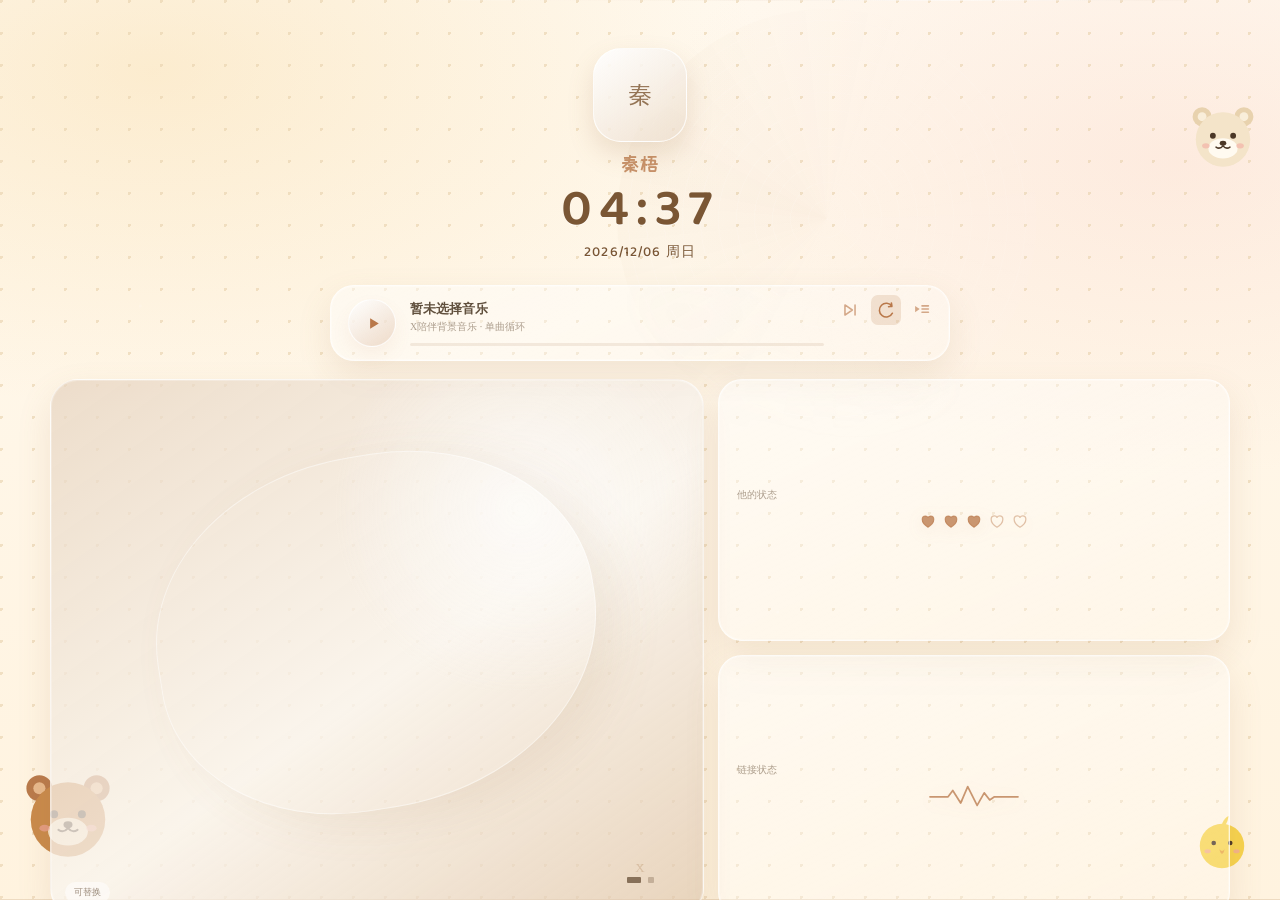
==== index.html @ df642e96 "fix: 访客数据就绪后自动进入 X世界，不再卡在加载页" ====
<!doctype html>
<html lang="zh-CN">
  <head>
    <meta charset="utf-8" />
    <meta name="shex-static-version" content="20261030-001746-x103-front-20" />
    <meta name="shex-character-ai-stream-url" content="" />
    <meta name="viewport" content="width=device-width, initial-scale=1, maximum-scale=1, user-scalable=no, viewport-fit=cover" />
    <meta http-equiv="Cache-Control" content="no-cache, no-store, must-revalidate" />
    <meta http-equiv="Pragma" content="no-cache" />
    <meta http-equiv="Expires" content="0" />
    <title>SHE.X | 小舌工作室</title>
    <meta name="description" content="SHE.X X世界：与你的梦角聊天、来信、陪伴、梦占、约会。" />
    <meta property="og:title" content="SHE.X | 小舌工作室" />
    <meta property="og:description" content="打开即进入 X世界，让想念有回音，让回应有来处。" />
    <meta property="og:type" content="website" />
    <meta property="og:image" content="./images/shex_home_scene.jpg" />
    <meta name="theme-color" content="#b9784a" />
    <script src="./cloudbase-challenge-frame.js?v=20261030-001746-x103-front-20"></script>
    <script src="./local-demo-bootstrap.js?v=20261109-guest-fix-1"></script>
    <script src="./legacy-compat.js?v=20261109-bear-4"></script>
    <link rel="preconnect" href="https://fonts.googleapis.com" />
    <link href="https://fonts.googleapis.com/css2?family=Baloo+2:wght@500;600;700&family=ZCOOL+KuaiLe&display=swap" rel="stylesheet" />
    
    <script src="./qrcode.min.js?v=20261030-001746-x103-front-20"></script>
<link rel="stylesheet" href="style.css?v=20261109-bear-2">
    <link rel="stylesheet" href="image-cropper.css?v=20261109-bear-1">
    <link rel="stylesheet" href="./x-world/status/status.css?v=20261109-bear-1">
    <link rel="stylesheet" href="./x-world/divination/divination.css?v=20261109-bear-1">
    <link rel="stylesheet" href="./x-world/dating/dating.css?v=20261109-bear-1">
    <link rel="stylesheet" href="./x-world/character-profile/character-profile-editor.css?v=20261109-bear-1">
    <link rel="stylesheet" href="./x-world/character-registry/creator-workbench.css?v=20261109-bear-1">
<link rel="stylesheet" href="./x-world/simulator-creator/world-import-panel.css?v=20261109-bear-1">
<link rel="stylesheet" href="./x-world/simulator-creator/simulator-creator-workbench.css?v=20261109-bear-1">
    <link rel="stylesheet" href="./x-world/character-registry/character-gallery.css?v=20261109-bear-1">
    <link rel="stylesheet" href="./x-world/world-run/world-run.css?v=20261109-bear-1">
    <link rel="stylesheet" href="./x-world/character-registry/publication-preview.css?v=20261109-bear-1">
    <link rel="stylesheet" href="./x-world/calendar/calendar.css?v=20261109-bear-1">
  <link rel="stylesheet" href="./x-world/energy/energy.css?v=20261109-bear-1">
  <link rel="stylesheet" href="./x-world/beautify-templates/template-library.css?v=20261109-bear-1">
  <link rel="stylesheet" href="./x-world/energy/reward-panel.css?v=20261109-bear-1">
  <link rel="stylesheet" href="./x-world/energy/reward-submit-panel.css?v=20261109-bear-1">
    <link rel="stylesheet" href="./x-world/x-letters/x-letter.css?v=20261109-bear-1">
  <link rel="stylesheet" href="./x-world/custom-app/custom-app.css?v=20261109-bear-1">
  <link rel="stylesheet" href="./x-world/moments/moments.css?v=20261109-bear-1">
  <link rel="stylesheet" href="./x-world/pet/pet.css?v=20261109-bear-1">
<link rel="stylesheet" href="./x-world/pet/pet-room-chat.css?v=20261109-bear-1">
</head>
  <body>
    <!-- X103：静态开机加载页。HTML 一解析就显示并开始动画，挡住旧的静态页面；JS 接管同一个节点（不重建、不重启动画），数据就绪后淡出。 -->
    <div id="xRestoreWaitingNotice" class="x-restore-waiting" data-boot="1" role="status" aria-live="polite"><canvas class="x-scene" aria-hidden="true"></canvas><div class="x-scene__logo" aria-hidden="true">SHEX</div><div class="x-scene__status">正在链接专属于你的世界</div></div>
    <script>(function(){
var root=document.getElementById('xRestoreWaitingNotice');
try{var s=localStorage.getItem('shex_auth_session_v1');if(!s||s==='null'){if(root)root.remove();root=null;}}catch(e){}
/* X103 加载动画：星点 + 蜿蜒路径 + 发光方块前进。只画在本节点的 canvas 上；节点移除后循环自动结束。 */
window.SHEXLoadingScene=function(el){
  if(!el||el.__xScene)return;var canvas=el.querySelector('canvas.x-scene');if(!canvas||!canvas.getContext)return;
  el.__xScene=1;var ctx=canvas.getContext('2d');var width=0,height=0,stars=[];
  var seed=103;var rnd=function(){return (seed=(seed*1664525+1013904223)>>>0)/4294967296;};
  for(var i=0;i<48;i++)stars.push({x:rnd(),y:rnd(),r:.45+rnd()*.85,a:.08+rnd()*.23});
  function resize(){width=window.innerWidth;height=window.innerHeight;var sc=Math.min(window.devicePixelRatio||1,2);canvas.width=Math.round(width*sc);canvas.height=Math.round(height*sc);ctx.setTransform(sc,0,0,sc,0,0);}
  function onResize(){if(!canvas.isConnected){window.removeEventListener('resize',onResize);return;}resize();}
  window.addEventListener('resize',onResize,{passive:true});resize();
  function pathX(y,t){var d=y/height;var amp=Math.min(width*.17,128)*(.24+.76*d);return width/2+Math.sin(d*5.5-t*.00018+1.25)*amp;}
  function drawStars(){for(var i=0;i<stars.length;i++){var st=stars[i];ctx.beginPath();ctx.arc(st.x*width,st.y*height,st.r,0,Math.PI*2);ctx.fillStyle='rgba(255,240,214,'+st.a+')';ctx.fill();}}
  function tracePath(t){ctx.beginPath();var top=height*.15,bot=height*.91,first=true;for(var y=bot;y>=top;y-=5){var x=pathX(y,t);if(first){ctx.moveTo(x,y);first=false;}else ctx.lineTo(x,y);}
    var g=ctx.createLinearGradient(0,top,0,bot);g.addColorStop(0,'rgba(224,187,140,.02)');g.addColorStop(.5,'rgba(224,187,140,.19)');g.addColorStop(1,'rgba(224,187,140,.08)');
    ctx.strokeStyle=g;ctx.lineWidth=6;ctx.stroke();ctx.lineWidth=1.4;ctx.strokeStyle='rgba(240,214,174,.28)';ctx.stroke();}
  function drawSquare(t){var phase=(t%4200)/4200;var travel=Math.max(0,Math.min(1,(phase-.08)/.78));var e=1-Math.pow(1-travel,2);
    var y=height*(.78-.55*e),x=pathX(y,t),h=13-7*e;var alpha=Math.max(0,Math.min(Math.min(1,travel/.09),Math.min(1,(1-travel)/.11)));if(alpha<=0)return;
    var tail=Math.min(height*.13,82),g=ctx.createLinearGradient(0,y,0,y+tail);g.addColorStop(0,'rgba(240,214,174,'+(.26*alpha)+')');g.addColorStop(1,'rgba(240,214,174,0)');
    ctx.beginPath();var first=true;for(var ty=y;ty<=Math.min(y+tail,height*.9);ty+=5){var tx=pathX(ty,t);if(first){ctx.moveTo(tx,ty);first=false;}else ctx.lineTo(tx,ty);}
    ctx.strokeStyle=g;ctx.lineWidth=2;ctx.stroke();
    ctx.save();ctx.globalAlpha=alpha;ctx.translate(x,y);ctx.shadowColor='rgba(224,187,140,.48)';ctx.shadowBlur=15;ctx.fillStyle='#fff3df';ctx.beginPath();
    if(ctx.roundRect)ctx.roundRect(-h,-h,h*2,h*2,Math.max(2,h*.3));else ctx.rect(-h,-h,h*2,h*2);ctx.fill();ctx.restore();}
  function render(t){if(!canvas.isConnected){window.removeEventListener('resize',onResize);return;}
    ctx.clearRect(0,0,width,height);drawStars();tracePath(t);drawSquare(t);requestAnimationFrame(render);}
  requestAnimationFrame(render);
};
if(root)window.SHEXLoadingScene(root);
})();</script>
    <div class="cursor-glow" id="cursorGlow" aria-hidden="true"></div>
    <main class="site" id="site">
      <section class="mosaic" id="studio"><div class="panel dark" id="certification"><h2>认证学员查询</h2><div class="eyebrow">认证档案目录</div><button class="cert-all-button" id="certAllBtn" type="button">查看全部学员</button><div class="cert-wrap"><div class="searchbox"><h3>验证学员身份</h3><p class="sub">请输入昵称 / 学员ID / 课程 / 标签</p><div class="searchline"><input id="certInput" placeholder="输入昵称 / 学员ID / 课程 / 标签" /><button id="certBtn">查询</button></div></div><div class="certificate" id="certCard"><h3>正在读取学员档案</h3><p class="cert-source-note">正在从 CloudBase 的 shex_students 集合读取公开学员数据。</p></div></div></div><div class="panel light" id="assistant"><h2>小舌助手</h2><div class="eyebrow">工作室问答档案</div><p class="sub">关于课程、报名、学习路径、联系方式等，我会先从本地问答档案中回答你。</p><div class="assistant-shell collapsed" id="assistantShell"><div class="assistant-compact"><div><strong>小舌问答</strong><span>课程、报名、学习路径和联系方式，点开后再细看。</span></div><button class="assistant-toggle" id="assistantToggle" type="button">展开问答</button></div><div class="assistant-grid"><aside class="assistant-side"><h3>常见问题</h3><p>点击问题即可快速获得答案，减少输入错误，也更快找到适合你的课程路径。</p><div class="questions" id="faqButtons"></div></aside><div class="assistant-chat"><div class="chat-head"><div><h3>小舌</h3><small>本地 FAQ 智能匹配</small></div><small>Dushe_tarot</small></div><div class="chat-log" id="chatLog"><div class="bubble assistant">你好，我是小舌。你可以点击左侧常见问题，也可以直接输入想了解的课程、报名或咨询问题。<br /><a href="#academy">查看课程详情</a></div></div><div class="assistant-form"><form id="assistantForm"><input id="assistantInput" placeholder="输入你的问题，例如：商业课适合我吗？" /><button type="submit" aria-label="发送问题">↗</button></form></div></div></div></div></div></section>
      
      <section class="section transmission" id="transmission"><div class="transmission-wrap"><h2>X链接</h2><div class="eyebrow">X Link</div><p class="sub">链接发生时 爱便有了回应</p><div class="x-identity" id="xIdentityPanel"><form class="ix-form" id="xIdentityForm"><h3>设置连接署名</h3><p class="sub">只用于回信和传讯里的称呼与署名，不会提前设定 TA 的性格或答案。</p><label>TA 的名字 / 昵称<input id="xTaName" placeholder="想让 TA 以什么名字出现？" /></label><label>你的名字 / 代号<input id="xUserCode" placeholder="TA 会怎么称呼你？" /></label><div class="ix-avatar-grid"><label class="ix-avatar-field">TA 的头像<input id="xTaAvatar" type="file" accept="image/*" /><small>不选择就使用默认光球头像。</small></label><label class="ix-avatar-field">你的头像<input id="xUserAvatar" type="file" accept="image/*" /><small>不选择就使用默认光球头像。</small></label></div><button class="message-primary" type="submit">保存并进入 X链接</button></form></div><div class="x-link-home" id="xLinkHome"><div class="transmission-grid x-entry-grid">
  <article class="message-card x-entry-card x-message-card"><button class="x-entry-tile" id="showMessage" type="button"><span class="x-entry-icon" aria-hidden="true"><svg viewBox="0 0 24 24" fill="none" stroke="currentColor" stroke-width="1.7" stroke-linecap="round" stroke-linejoin="round"><path d="M21 11.5a8.38 8.38 0 0 1-.9 3.8 8.5 8.5 0 0 1-7.6 4.7 8.38 8.38 0 0 1-3.8-.9L3 21l1.9-5.7a8.38 8.38 0 0 1-.9-3.8 8.5 8.5 0 0 1 4.7-7.6 8.38 8.38 0 0 1 3.8-.9h.5a8.48 8.48 0 0 1 8 8v.5z"/></svg></span><span class="x-entry-label">X传讯</span></button></article>
  <article class="message-card x-entry-card x-world-card"><button class="x-entry-tile" id="showXWorld" type="button"><span class="x-entry-icon" aria-hidden="true"><svg viewBox="0 0 24 24" fill="none" stroke="currentColor" stroke-width="1.7" stroke-linecap="round" stroke-linejoin="round"><path d="M21 12.79A9 9 0 1 1 11.21 3 7 7 0 0 0 21 12.79z"/></svg></span><span class="x-entry-label">X世界</span></button></article>
</div></div></div><div class="x-panel" id="xWorldHome"><button class="x-subpage-back" type="button" data-x-home-back aria-label="返回 X链接">‹</button><div class="x-world-shell"><div class="x-world-current-dream" id="xWorldCurrentDream"></div><button class="message-ghost x-edit-name" id="xEditIdentity" type="button">修改信息</button><div class="x-world-status" id="xWorldStatus"></div><div class="transmission-grid x-world-grid"><article class="message-card x-entry-card x-letter-card"><button class="x-entry-tile" id="showLetter" type="button"><span class="x-entry-icon" aria-hidden="true"><svg viewBox="0 0 24 24" fill="none" stroke="currentColor" stroke-width="1.7" stroke-linecap="round" stroke-linejoin="round"><path d="M4 4h16c1.1 0 2 .9 2 2v12c0 1.1-.9 2-2 2H4c-1.1 0-2-.9-2-2V6c0-1.1.9-2 2-2z"/><polyline points="22,6 12,13 2,6"/></svg></span><span class="x-entry-label">X来信</span></button></article><article class="message-card x-entry-card x-reply-card"><button class="x-entry-tile" id="showSReply" type="button"><span class="x-entry-icon" aria-hidden="true"><svg viewBox="0 0 24 24" fill="none" stroke="currentColor" stroke-width="1.7" stroke-linecap="round" stroke-linejoin="round"><path d="M12 20h9"/><path d="M16.5 3.5a2.12 2.12 0 0 1 3 3L7 19l-4 1 1-4z"/></svg></span><span class="x-entry-label">X回信</span></button></article><article class="message-card x-entry-card x-companion-card"><button class="x-entry-tile" id="showCompanion" type="button"><span class="x-entry-icon" aria-hidden="true"><svg viewBox="0 0 24 24" fill="none" stroke="currentColor" stroke-width="1.7" stroke-linecap="round" stroke-linejoin="round"><path d="M20.8 4.6a5.5 5.5 0 0 0-7.8 0L12 5.6l-1-1a5.5 5.5 0 0 0-7.8 7.8l1 1L12 21l7.8-7.8 1-1a5.5 5.5 0 0 0 0-7.8z"/></svg></span><span class="x-entry-label">X陪伴</span></button></article></div></div></div><div class="x-panel" id="xLetterPanel"><div class="transmission-stage"><div class="message-orb"><div class="mail-mark">✉</div><h3>未读来信</h3><p>今天有一封未读回信，来自连接的另一端。</p><button class="message-primary" id="openMessage" type="button">开启接收</button><div class="message-status" id="messageStatus" aria-live="polite"><span>正在连接……</span><span>正在接收回信……</span><span>连接完成</span></div></div><div class="message-result" id="messageResult"><small>Today Letter</small><p class="letter-to" id="letterTo"></p><p id="messageText"></p><p class="letter-from" id="letterFrom"></p><div class="result-actions"><button class="message-ghost" id="openMessageAgain" type="button">来信历史</button></div></div><div class="x-letter-history" id="xLetterHistory" aria-live="polite"></div></div></div><div class="x-panel x-subpage-panel x-status-page-panel" id="xTaStatusPanel"><button class="x-subpage-back" type="button" data-x-home-back aria-label="返回 X世界">‹</button><div class="x-status-page-shell"><div class="x-status-page-content" data-status-page-content="scene" aria-live="polite"></div></div></div><div class="x-panel x-subpage-panel x-status-page-panel" id="xLinkStatusPanel"><button class="x-subpage-back" type="button" data-x-home-back aria-label="返回 X世界">‹</button><div class="x-status-page-shell"><div class="x-status-page-content" data-status-page-content="state" aria-live="polite"></div></div></div><div class="x-panel x-subpage-panel x-settings-panel" id="xSettingsPanel"><button class="x-subpage-back" type="button" data-x-home-back aria-label="返回 X世界">‹</button><div class="x-settings-shell"><div class="x-settings-content" aria-live="polite"></div></div></div><div class="x-panel x-subpage-panel" id="xReplyPanel"><button class="x-subpage-back" type="button" data-x-home-back aria-label="返回 X链接">‹</button><div class="x-subpage-shell"><span class="course-kicker">X Reply</span><h2>X回信</h2><p class="latin">把想说的话送往另一端。</p><form class="s-reply-form" id="sReplyForm"><textarea id="sReplyText" placeholder="亲爱的 X："></textarea><label class="ix-file-action">上传图片 / 拍照<input id="sReplyImages" type="file" accept="image/*" capture="environment" multiple /></label><div class="s-reply-preview" id="sReplyPreview"></div><button class="message-primary" type="submit">发送回信</button><div class="s-reply-sent" id="sReplySent">已送达另一端</div></form></div></div><div class="x-panel x-subpage-panel" id="xCompanionPanel"><button class="x-subpage-back" type="button" data-x-home-back aria-label="返回 X链接">‹</button><div class="x-companion-stage" id="xCompanionStage"><div class="x-companion-center"><span class="course-kicker">X Companion</span><h2>X陪伴</h2><p>安静、干净、治愈的陪伴空间。音乐素材后续可替换成你上传的版本。</p></div><div class="x-companion-controls"><details class="x-control-card"><summary>背景选择</summary><div class="x-control-options"><button type="button" data-companion-bg="moon">月光浅紫</button><button type="button" data-companion-bg="blue">雨后雾蓝</button><button type="button" data-companion-bg="green">森林晨光</button><button type="button" data-companion-bg="night">夜晚星河</button></div></details><details class="x-control-card"><summary>音乐选择</summary><div class="x-control-options"><button type="button" data-companion-track="海浪声">海浪声</button><button type="button" data-companion-track="雨天声">雨天声</button><button type="button" data-companion-track="白噪音">白噪音</button><label>上传音乐<input id="xCompanionAudioInput" type="file" accept="audio/*" /></label></div></details><details class="x-control-card"><summary>定时陪伴</summary><div class="x-control-options"><input id="xCompanionMinutes" type="number" min="1" max="180" value="25" /><button type="button" id="xCompanionTimerBtn">开始定时</button><button type="button" id="xCompanionPlayBtn">播放</button><p id="xCompanionStatus">等待开始 · 25:00</p></div></details></div><audio id="xCompanionAudio" loop preload="none"></audio></div></div><div class="x-panel" id="xMessagePanel"><div class="ix-link"><div class="ix-intro x-message-intro"><span class="course-kicker">X Message</span><h2>X传讯</h2><p class="latin">写下一句话，等待来自连接另一端的回应。</p></div><div class="ix-chat" id="ixChat"><div class="ix-chat-head"><div><h3 id="ixChatName">TA</h3><p class="ix-status" id="ixStatus">正在连接中</p><small>X Connection</small></div><button class="message-ghost" id="ixClearChat" type="button">清空今日对话</button></div><div class="ix-log" id="ixLog"></div><form class="ix-chat-form" id="ixChatForm"><input id="ixInput" placeholder="想对 TA 说些什么？" /><button type="submit">发送</button></form></div></div></div><div class="x-tabbar" id="xTabbar"><button class="x-tab-btn" id="xTabMessage" type="button" aria-label="X传讯" title="X传讯"><span class="x-tab-icon-wrap"><svg viewBox="0 0 24 24" fill="none" stroke="currentColor" stroke-width="1.7" stroke-linecap="round" stroke-linejoin="round"><path d="M21 11.5a8.38 8.38 0 0 1-.9 3.8 8.5 8.5 0 0 1-7.6 4.7 8.38 8.38 0 0 1-3.8-.9L3 21l1.9-5.7a8.38 8.38 0 0 1-.9-3.8 8.5 8.5 0 0 1 4.7-7.6 8.38 8.38 0 0 1 3.8-.9h.5a8.48 8.48 0 0 1 8 8v.5z"/></svg></span></button><button class="x-tab-btn" id="xTabWorld" type="button" aria-label="X世界" title="X世界"><span class="x-tab-icon-wrap"><svg viewBox="0 0 24 24" fill="none" stroke="currentColor" stroke-width="1.7" stroke-linecap="round" stroke-linejoin="round"><path d="M21 12.79A9 9 0 1 1 11.21 3 7 7 0 0 0 21 12.79z"/></svg></span></button></div></div></section>
      <section class="about" id="about">
        <div class="about-contact">
          <div class="contact-panel">
            <div><h2>联系小舌</h2><div class="eyebrow">Contact Archive</div></div>
            <p>报名课程、预约咨询、了解学习路径，都可以先添加官方微信。请备注你的来意，我会根据你的基础和目标给出更合适的建议。</p>
            <div class="contact-methods">
              <div class="contact-method"><div><strong>微信咨询</strong><span>官方微信号</span></div><b>微信号1：Dushe_tarot 微信号2：Dushe1344</b></div>
              <div class="contact-method"><div><strong>课程报名</strong><span>塔罗 / 商业 / 案例课程</span></div><b>微信号1：Dushe_tarot 备注课程</b></div>
              <div class="contact-method"><div><strong>预约咨询</strong><span>情感关系与跨次元解读</span></div><b>微信号1：Dushe_tarot 备注咨询</b></div>
            </div>
            <div class="contact-qr-grid">
              <div class="contact-card contact-qr-card"><img src="./images/contact-wechat.jpg" alt="微信二维码" loading="lazy" decoding="async" /><div><strong>微信</strong><p>课程咨询/ 占卜咨询</p></div></div>
              <div class="contact-card contact-qr-card"><img src="./images/contact-wecom.jpg" alt="企业微信二维码" loading="lazy" decoding="async" /><div><strong>企业微信</strong><p>课程服务 / 问题咨询</p></div></div>
              <div class="contact-card contact-qr-card"><img src="./images/contact-douyin-new.jpg" alt="抖音二维码" loading="lazy" decoding="async" /><div><strong>抖音</strong><p>大众占 / 传讯内容</p></div></div>
              <div class="contact-card contact-qr-card"><img src="./images/contact-shex-channel-new.jpg" alt="SHE.X频道二维码" loading="lazy" decoding="async" /><div><strong>SHE.X频道</strong><p>网站讲解 / 功能教程</p></div></div>
            </div>
          </div>
        </div>
        <div class="about-text">
          <h2>你好，我是小舌</h2>
          <div class="eyebrow">关于小舌</div>
          <p class="sub">梦占师、跨次元翻译者、课程导师，也是许多故事的倾听者与见证者</p>
          <p class="sub">这些年，我接触过很多跨次恋爱的个案，也见过许多人因为想念、等待、回应和陪伴而停留在这里</p>
          <p class="sub">慢慢地，我发现很多人真正需要的，不只是一次占卜，而是一个能够表达、记录和交流的地方</p>
          <p class="sub">所以有了现在的 SHE.X</p>
          <p class="sub">除了工作室板块之外，我特别保留了 X链接板块</p>
          <p class="sub">在这里，你可以接收来信、发送回信、进行传讯，也可以进入陪伴空间</p>
          <p class="sub">我希望它能够成为一个让mj与个案交流沟通的地方，一个让想念有回音、让回应有来处的地方</p>
          <p class="sub">无论现实还是跨次元，情感体验都是真实的</p>
          <p class="sub">欢迎来到 SHE.X</p>
        </div>
      </section>
    </main>
    <footer>SHE.X · 认真对待每一种真实感受</footer>
    <div class="wechat-pop" id="wechatPop"><div class="wechat-box"><h3>添加官方微信</h3><p>报名、预约咨询或了解课程，请添加小舌官方微信。</p><div class="wechat-id">Dushe_tarot</div><button class="wechat-close" id="wechatClose" type="button">知道了</button></div></div>
    
    
    
    
    
    
    
    
    <script src="./native/capacitor-bridge.min.js?v=20261030-001746-x103-front-20"></script>
    <script src="./native/shex-native-storage.js?v=20261030-001746-x103-front-20"></script>
    <script src="./native/shex-file-export.js?v=20261030-001746-x103-front-20"></script>
    <script src="./cloudbase-config.js?v=20261030-001746-x103-front-20"></script>
    <script src="./x-world/character-profile/character-profile-sync.js?v=20261030-001746-x103-front-20"></script>
    <script src="./x-world/architecture/transmission-retention.js?v=20261030-001746-x103-front-20"></script>
    <script src="./image-cropper.js?v=20261030-001746-x103-front-20"></script>
    <script src="./beautify/runtime/image-upload-processor.js?v=20261030-001746-x103-front-20"></script>
    <link rel="stylesheet" href="./beautify/assets/official/v1/fonts.css">
    <script src="./cloudbase-auth-gate.js?v=20261030-001746-x103-front-20"></script>
    <script src="./cloudbase-client.js?v=20261030-001746-x103-front-20"></script>
    <script src="./user-data.js?v=20261109-guest-fix-2"></script>
    <script src="./cloudbase-email-auth.js?v=20261030-001746-x103-front-20"></script>
    <script src="./media-cache.js?v=20261030-001746-x103-front-20"></script>
    <script src="./background-media.js?v=20261030-001746-x103-front-20"></script>
    <script src="./x-world/character-profile/character-profile-cloud-store.js?v=20261030-001746-x103-front-20"></script>
    <script src="./x-world/calendar/calendar-mood-activity.js?v=20261030-001746-x103-front-20"></script>
    <script src="./chat-local-store.js?v=20261030-001746-x103-front-20"></script>
    <script src="./local-demo-chat-data.js?v=20261030-001746-x103-front-20"></script>
    <script src="./chat-sync.js?v=20261030-001746-x103-front-20"></script>
    <script src="./x-world/architecture/paid-feature-results-retention.js?v=20261030-001746-x103-front-20"></script>
    <script src="./x-world/architecture/album-upload-queue.js?v=20261030-001746-x103-front-20"></script>
    <script src="./x-world/status/status-core.js?v=20261030-001746-x103-front-20" defer></script>
    <script src="./x-world/status/his-status.js?v=20261030-001746-x103-front-20" defer></script>
    <script src="./x-world/status/link-status.js?v=20261030-001746-x103-front-20" defer></script>
    <script src="./x-world/divination/divination.js?v=20261030-001746-x103-front-20" defer></script>
    <script src="./x-world/dating-photo/dp-choice-options.js?v=20261030-001746-x103-front-20" defer></script>
    <script src="./x-world/dating/dating.js?v=20261030-001746-x103-front-20" defer></script>
    <script src="./x-world/dating-photo/dp-loader.js?v=20261030-001746-x103-front-20" defer></script>
    <script src="./x-world/calendar/calendar-local-cache.js?v=20261030-001746-x103-front-20" defer></script>
    <script src="./x-world/calendar/calendar-pending-ops.js?v=20261030-001746-x103-front-20" defer></script>
    <script src="./x-world/calendar/calendar.js?v=20261030-001746-x103-front-20" defer></script>
    <script src="./x-world/calendar/calendar-api.js?v=20261030-001746-x103-front-20" defer></script>
    <script src="./x-world/beautify-templates/template-library.js?v=20261030-001746-x103-front-20" defer></script>
    <script src="./x-world/energy/energy.js?v=20261030-001746-x103-front-20" defer></script>
    <script src="./x-world/energy/reward-panel.js?v=20261030-001746-x103-front-20" defer></script>
    <script src="./x-world/energy/reward-submit-panel.js?v=20261030-001746-x103-front-20" defer></script>
    <script src="./x-world/empty-dream-state-core.js?v=20261030-001746-x103-front-20" defer></script>
    <script src="./x-world/reply-delivery-core.js?v=20261030-001746-x103-front-20" defer></script>
    <script src="./x-world/card-reply-context.js?v=20261030-001746-x103-front-20" defer></script>
    <script src="./x-world/card-groups.js?v=20261030-001746-x103-front-20" defer></script>
    <script src="./x-world/chat/system-question-cards.js?v=20261030-001746-x103-front-20" defer></script>
    <script src="./x-world/chat/message-quotes.js?v=20261030-001746-x103-front-20" defer></script>
    <script src="./x-world/chat/card-personalization.js?v=20261030-001746-x103-front-20" defer></script>
    <script src="./x-world/character-ai/model-catalog.generated.js?v=20261030-001746-x103-front-20" defer></script>
    <script src="./x-world/character-ai/segment-stream-client.js?v=20261030-001746-x103-front-20" defer></script>
    <script src="./x-world/character-ai/segment-stream-renderer.js?v=20261030-001746-x103-front-20" defer></script>
    <script src="./x-world/character-ai/stream-scroll-controller.js?v=20261030-001746-x103-front-20" defer></script>
    <script src="./x-world/character-ai/character-ai.js?v=20261109-guest-fix-1" defer></script>
    <script src="./x-world/character-ai/admin-manager.js?v=20261030-001746-x103-front-20" defer></script>
    <script src="./x-world/character-ai/member-memory.js?v=20261109-bear-4" defer></script>
    <script src="./x-world/character-ai/memory-client.js?v=20261030-001746-x103-front-20" defer></script>
    <script src="./x-world/character-profile/character-profile-schema.js?v=20261030-001746-x103-front-20" defer></script>
    <script src="./x-world/character-import/character-card-import.js?v=20261030-001746-x103-front-20" defer></script>
    <script src="./x-world/character-profile/character-profile-options.js?v=20261030-001746-x103-front-20" defer></script>
    <script src="./x-world/character-profile/character-profile-lifecycle.js?v=20261030-001746-x103-front-20" defer></script>
    <script src="./x-world/character-profile/character-opening-contract.js?v=20261030-001746-x103-front-20" defer></script>
    <script src="./x-world/character-profile/character-profile-migration.js?v=20261030-001746-x103-front-20" defer></script>
    <script src="./x-world/character-profile/character-profile-data.js?v=20261030-001746-x103-front-20" defer></script>
    <script src="./x-world/character-profile/character-profile-editor.js?v=20261030-001746-x103-front-20" defer></script>
    <script src="./x-world/character-registry/public-field-semantics.js?v=20261030-001746-x103-front-20" defer></script>
    <script src="./x-world/character-registry/character-registry-api.js?v=20261030-001746-x103-front-20" defer></script>
    <script src="./x-world/character-registry/character-instance-bridge.js?v=20261030-001746-x103-front-20" defer></script>
    <script src="./x-world/character-registry/character-gallery-taxonomy.js?v=20261030-001746-x103-front-20" defer></script>
    <script src="./x-world/character-registry/character-category-store.js?v=20261030-001746-x103-front-20" defer></script>
    <script src="./x-world/character-registry/character-tag-store.js?v=20261030-001746-x103-front-20" defer></script>
    <script src="./x-world/simulator-creator/simulator-creator-state.js?v=20261030-001746-x103-front-20" defer></script>
    <script src="./x-world/simulator-creator/world-creator-cloud-client.js?v=20261030-001746-x103-front-20" defer></script>
    <script src="./x-world/simulator-creator/world-import-local-client.js?v=20261030-001746-x103-front-20" defer></script>
    <script src="./x-world/simulator-creator/world-import-panel.js?v=20261030-001746-x103-front-20" defer></script>
    <script src="./x-world/simulator-creator/world-input-budget.js?v=20261030-001746-x103-front-20" defer></script>
    <script src="./x-world/simulator-creator/simulator-creator-workbench.js?v=20261030-001746-x103-front-20" defer></script>
    <script src="./x-world/character-registry/creator-work-list.js?v=20261030-001746-x103-front-20" defer></script>
    <script src="./x-world/character-registry/creator-workbench.js?v=20261030-001746-x103-front-20" defer></script>
    <script src="./x-world/world-run/world-run-cloud-client.js?v=20261030-001746-x103-front-20" defer></script>
    <script src="./x-world/world-run/world-run-view.js?v=20261030-001746-x103-front-20" defer></script>
    <!-- X103：变量契约模块必须先于 world-run-xmessage-context 加载，后者在 factory 阶段读取 global。 -->
    <script src="./x-world/world-run/world-run-variables.js?v=20261030-001746-x103-front-20" defer></script>
    <script src="./x-world/world-run/world-run-xmessage-context.js?v=20261030-001746-x103-front-20" defer></script>
    <script src="./x-world/world-run/world-run-progress-strip.js?v=20261030-001746-x103-front-20" defer></script>
    <script src="./x-world/character-registry/character-gallery-access.js?v=20261030-001746-x103-front-20" defer></script>
    <script src="./x-world/character-registry/character-gallery.js?v=20261030-001746-x103-front-20" defer></script>
    <script>
      // 聊天气泡与背景运行时对所有已登录用户开放；编辑工作台仍只给管理员。
      // 加载静态脚本本身不会访问云端，真正读写只发生在刷新/当前 scope 缓存缺失/用户保存时。
      (function loadBeautifyRuntime() {
        var version = '?v=20261030-001746-x103-front-20';
        var beautifyVersion = '?v=20261030-001746-x103-front-20';
        var loadedSources = Object.create(null);
        var loadedStyles = Object.create(null);
        var startedAny = false;
        var adminApplied = false;
        var loading = false;
        var pendingRestart = false;

        function identity() {
          var cfg = window.SHEX_CLOUDBASE_CONFIG && window.SHEX_CLOUDBASE_CONFIG.beautifyB1Gray;
          var current = window.SHEXAuth && window.SHEXAuth.current && window.SHEXAuth.current();
          var userId = String(current && current.userId || '');
          var localAdminPreview = /^(?:localhost|127\.0\.0\.1)$/i.test(window.location.hostname)
            && new URLSearchParams(window.location.search).get('demoChat') === '1'
            && new URLSearchParams(window.location.search).get('demoUser') !== '1';
          // 本机管理员演示可能被正式同步链判为临时登录失效；仅在 localhost demoChat 下继续加载本地美化 Runtime。
          if (!userId && localAdminPreview && Array.isArray(cfg && cfg.adminAllowlist)) userId = String(cfg.adminAllowlist[0] || '');
          if (!cfg || !userId) return;
          var isAdmin = Array.isArray(cfg.adminAllowlist) && cfg.adminAllowlist.includes(userId);
          return { userId: userId, isAdmin: isAdmin };
        }

        function addStyle(href) {
          if (loadedStyles[href]) return;
          loadedStyles[href] = true;
          var node = document.createElement('link');
          node.rel = 'stylesheet';
          node.href = href + beautifyVersion;
          document.head.appendChild(node);
        }

        function sourceList(isAdmin) {
          var sources = [
            './beautify/runtime/failure-evidence.js',
            './beautify/contracts/beautify-naming-contract.js',
            './beautify/contracts/scope-identity-contract.js',
            './beautify/contracts/layer-identity-contract.js',
            './beautify/contracts/sparse-override-contract.js',
            './beautify/contracts/version-identity-contract.js',
            './beautify/contracts/font-asset-contract.js',
            './beautify/contracts/font-url-policy.js',
            './beautify/contracts/beauty-part-registry.js',
            './beautify/contracts/component-interaction-contract.js',
            './beautify/contracts/random-choice-contract.js',
            './beautify/contracts/semantic-hash.js',
            './beautify/contracts/appearance-package-contract.js',
            './beautify/contracts/appearance-version-reference.js',
            './beautify/contracts/regex-safety-contract.js',
            './beautify/safety/url-policy.js',
            './beautify/safety/token-safety.js',
            './beautify/safety/css-sanitizer.js',
            './beautify/safety/html-sanitizer.js',
            './beautify/import/legacy-script-compatibility.js',
            './beautify/import/legacy-beautify-importer.js',
            './beautify/safety/shadow-host.js',
            './beautify/schema/theme-schema.js',
            './beautify/contracts/public-theme-api.js',
            './beautify/safety/host-part-css.js',
            './beautify/schema/component-schema.js',
            './beautify/core/theme-tokens.js',
            './beautify/core/theme-merge.js',
            './beautify/core/theme-scope.js',
            './beautify/runtime/binding-registry.js',
            './beautify/runtime/binding-context.js',
            './beautify/runtime/binding-resolver.js',
            './beautify/runtime/time-ticker.js',
            './beautify/runtime/data-binding.js',
            './beautify/runtime/image-slots.js',
            './beautify/runtime/character-avatar-binding.js',
            './beautify/runtime/preset-media-runtime.js',
            './beautify/runtime/creator-asset-policy.js',
            './beautify/runtime/font-runtime.js',
            './beautify/runtime/motion-registry.js',
            './beautify/runtime/motion-runtime.js',
            './beautify/runtime/css-performance-runtime.js',
            './beautify/runtime/official-actions.js',
            './beautify/runtime/action-guard.js',
            './beautify/runtime/component-interaction-runtime.js',
            './beautify/runtime/random-choice-runtime.js',
            './beautify/core/official-chat-themes.js',
            './beautify/runtime/host-part-runtime.js',
            './beautify/core/appearance-inheritance.js',
            './beautify/runtime/display-rule-engine.js',
            './beautify/renderer/fallback.js',
            './beautify/renderer/host-variant.js',
            './beautify/renderer/component-renderer.js',
            './beautify/components/official-templates.js',
            './beautify/components/official-presets.js',
            './beautify/components/free-component-qa-sample.js',
            './beautify/hosts/host-chat.js',
            './beautify/api/beautify-api.js',
            './beautify/api/creator-asset-api.js',
            './beautify/api/font-asset-api.js',
            './beautify/runtime/beautify-cache-core.js',
            './beautify/runtime/chat-appearance-legacy-recovery.js',
            './beautify/runtime/chat-open-performance.js',
            './beautify/runtime/chat-appearance-hot-cache.js',
            './beautify/runtime/chat-appearance-restore-coordinator.js',
            './beautify/runtime/restore-coordinator.js',
            './beautify/runtime/appearance-runtime.js',
            './beautify/admin-storage-runtime.js',
            './beautify/admin-gray-runtime.js',
            './beautify/editor/token-ui.js',
            './beautify/editor/workbench-draft-store.js',
            './beautify/editor/workbench-effect-map.js',
            './beautify/editor/theme-import-adapter.js',
            './beautify/editor/chat-preview-mirror.js',
            './beautify/editor/font-workbench.js',
            './beautify/editor/random-choice-editor.js',
            './beautify/editor/image-source-picker.js',
            ...(/^(?:localhost|127\.0\.0\.1)$/i.test(window.location.hostname) && new URLSearchParams(window.location.search).get('candidateThemes') === '1' ? ['./beautify/editor/official-theme-candidates.js'] : []),
            './beautify/editor/chat-workbench.js',
            './beautify/editor/rule-tester.js'
          ];;
          sources = sources.concat([
              './beautify/contracts/stage-part-registry.js',
              './beautify/contracts/stage-placement-registry.js',
              './beautify/contracts/stage-visibility-contract.js',
              './beautify/hosts/stage-runtime-context.js',
              './beautify/hosts/stage-dom-contract-binder.js',
              './beautify/hosts/host-stage.js',
              './beautify/editor/host-profile-registry.js',
              './beautify/runtime/stage-theme-policy.js',
              './beautify/runtime/stage-app-layout-policy.js',
              './beautify/runtime/stage-trial-runtime.js',
              './beautify/runtime/stage-appearance-codec.js',
              './beautify/runtime/stage-persistence.js',
              './beautify/runtime/stage-confirmed-runtime.js',
              './beautify/editor/stage-preview-adapter.js',
              './beautify/editor/stage-workbench-bridge.js',
              './beautify/official/official-stage-templates-v2.js',
              './beautify/official/contract.js',
              './beautify/official/icons.js',
              './beautify/official/entry-skin.js',
              './beautify/official/model.js',
              './beautify/official/workbench.js',
              './beautify/editor/creator-work-beautify.js'
            ]);
          if (!isAdmin) sources = sources.filter(function (source) {
            return !source.endsWith('/admin-storage-runtime.js')
              && !source.endsWith('/admin-gray-runtime.js');
          });
          return sources;
        }

        function start() {
          // 正在加载时先记下来：这一批加载完再补齐（身份可能在加载过程中才落地）。
          if (loading) { pendingRestart = true; return; }
          var id = identity();
          if (!id) return;
          // 已经按同一身份加载过：不重复加载。管理员身份是在后面才确定的，则只补齐缺失模块。
          if (startedAny && (!id.isAdmin || adminApplied)) return;
          startedAny = true;
          if (id.isAdmin) adminApplied = true;
          window.SHEX_STAGE_ADVANCED_BEAUTIFY_ENABLED = true;
          addStyle('./beautify/beautify-scope.css');
          addStyle('./beautify/editor/chat-workbench.css');
          if (/^(?:localhost|127\.0\.0\.1)$/i.test(window.location.hostname) && new URLSearchParams(window.location.search).get('candidateThemes') === '1') addStyle('./beautify/editor/official-theme-candidates.css');
          addStyle('./beautify/runtime/stage-runtime.css');
          addStyle('./beautify/editor/stage-workbench.css');
          var sources = sourceList(id.isAdmin).filter(function (source) { return !loadedSources[source]; });
          if (!sources.length) {
            document.dispatchEvent(new CustomEvent('shex:beautify-modules-ready'));
            return;
          }
          loading = true;
          window.SHEX_BEAUTIFY_MODULES_LOADING = true;
          // X103：一次性插入全部脚本（async=false）：浏览器并行下载、仍按插入顺序执行，
          // 取代“上一个 onload 才请求下一个”的串行链（实测 91 个脚本本地也要 0.9～1.2 秒）。
          // 任一依赖失败则不派发 modules-ready，保持旧路径，不做降级猜测（与原语义一致）。
          var pending = sources.length, failed = false;
          function settle() {
            pending -= 1;
            if (pending > 0) return;
            loading = false;
            window.SHEX_BEAUTIFY_MODULES_LOADING = false;
            if (!failed) document.dispatchEvent(new CustomEvent('shex:beautify-modules-ready'));
            if (pendingRestart) { pendingRestart = false; start(); }
          }
          sources.forEach(function (source) {
            loadedSources[source] = true;
            var script = document.createElement('script');
            script.async = false;
            script.src = source + beautifyVersion;
            script.onload = settle;
            script.onerror = function () { failed = true; window.SHEX_BEAUTIFY_MODULES_FAILED = true; settle(); };
            document.head.appendChild(script);
          });
        }

        try { start(); } catch (_) { /* 模块门禁失败时静默保留旧路径。 */ }
        // X103 冷启动：身份可能在页面解析之后才确定（恢复会话 / 登录完成）。
        // 身份变化时只补齐尚未加载的模块，不重复加载、不写任何状态。
        document.addEventListener('shex:auth-change', function () { try { start(); } catch (_) {} });
        document.addEventListener('shex:user-data-restored', function () { try { start(); } catch (_) {} });
      })();
    </script>
<div class="x-panel x-subpage-panel" id="xLettersV1Panel" aria-label="X信笺页面"><button class="x-subpage-back" type="button" data-x-home-back aria-label="返回 X世界">‹</button><div id="xLettersV1Mount"></div></div>
<section class="x-panel" id="xPetPanel" aria-label="X小宠，室内像素房间">
  <div class="pet-home">
    <header class="pet-head">
      <button class="pet-back" type="button" data-x-home-back aria-label="返回 X世界"><svg viewBox="0 0 24 24" fill="none" stroke="currentColor" stroke-width="2" aria-hidden="true"><path d="m14 6-6 6 6 6" /></svg></button>
      <h1 class="pet-title">X小宠</h1>
      <div class="pet-place-wrap">
        <button class="pet-place" type="button" data-pet-place aria-haspopup="menu" aria-expanded="false" aria-controls="xPetPlaceMenu" aria-label="当前在家，点击切换场景" disabled>
          <svg class="pet-place-icon pet-place-icon-home" viewBox="0 0 16 16" fill="none" stroke="currentColor" stroke-width="1.5" aria-hidden="true"><path d="m2 7 6-5 6 5v7H9v-4H7v4H2z" /></svg>
          <svg class="pet-place-icon pet-place-icon-outdoor" viewBox="0 0 16 16" fill="none" stroke="currentColor" stroke-width="1.5" aria-hidden="true"><path d="M8 14V9M4.5 9h7L8 2z" /><path d="M2 14h12" /></svg>
          <span data-pet-place-name>家</span>
        </button>
        <div class="pet-place-menu" id="xPetPlaceMenu" data-pet-place-menu role="menu" aria-label="选择场景" hidden>
          <button type="button" role="menuitemradio" aria-checked="true" data-pet-scene="home"><svg viewBox="0 0 16 16" fill="none" stroke="currentColor" stroke-width="1.5" aria-hidden="true"><path d="m2 7 6-5 6 5v7H9v-4H7v4H2z" /></svg>家</button>
          <button type="button" role="menuitemradio" aria-checked="false" data-pet-scene="outdoor"><svg viewBox="0 0 16 16" fill="none" stroke="currentColor" stroke-width="1.5" aria-hidden="true"><path d="M8 14V9M4.5 9h7L8 2z" /><path d="M2 14h12" /></svg><span data-pet-scene-label="outdoor">户外</span></button>
          <button type="button" role="menuitemradio" aria-checked="false" data-pet-scene="beach"><svg viewBox="0 0 16 16" fill="none" stroke="currentColor" stroke-width="1.5" aria-hidden="true"><path d="M2 12c1.5-1.4 3-1.4 4 0s2.5 1.4 4 0 2.5-1.4 4 0" /><circle cx="11" cy="5" r="2.2" /></svg><span data-pet-scene-label="beach">海边</span></button>
          <button type="button" role="menuitemradio" aria-checked="false" data-pet-scene="market"><svg viewBox="0 0 16 16" fill="none" stroke="currentColor" stroke-width="1.5" aria-hidden="true"><path d="M2 6 3.5 2h9L14 6M3 6v8h10V6M2 6h12M6.5 14v-4h3v4" /></svg><span data-pet-scene-label="market">市集</span></button>
          <button type="button" role="menuitemradio" aria-checked="false" data-pet-scene="spring"><svg viewBox="0 0 16 16" fill="none" stroke="currentColor" stroke-width="1.5" aria-hidden="true"><circle cx="8" cy="6" r="1.5" /><path d="M8 2.5v1M8 8.5v5.5M4.8 6h-1M12.2 6h-1M5.5 12c1 0 2 .5 2.5 2M10.5 11c-1 0-2 .8-2.5 2" /></svg><span data-pet-scene-label="spring">春</span></button>
          <button type="button" role="menuitemradio" aria-checked="false" data-pet-scene="summer"><svg viewBox="0 0 16 16" fill="none" stroke="currentColor" stroke-width="1.5" aria-hidden="true"><circle cx="8" cy="8" r="3" /><path d="M8 1.5v1.5M8 13v1.5M1.5 8H3M13 8h1.5M3.4 3.4l1 1M11.6 11.6l1 1M3.4 12.6l1-1M11.6 4.4l1-1" /></svg><span data-pet-scene-label="summer">夏</span></button>
          <button type="button" role="menuitemradio" aria-checked="false" data-pet-scene="autumn"><svg viewBox="0 0 16 16" fill="none" stroke="currentColor" stroke-width="1.5" aria-hidden="true"><path d="M3 13c0-6 3-9 10-10 0 6-3 10-8 10zM3 13l6-6" /></svg><span data-pet-scene-label="autumn">秋</span></button>
          <button type="button" role="menuitemradio" aria-checked="false" data-pet-scene="winter"><svg viewBox="0 0 16 16" fill="none" stroke="currentColor" stroke-width="1.5" aria-hidden="true"><path d="M8 2v12M2.8 5l10.4 6M13.2 5 2.8 11" /></svg><span data-pet-scene-label="winter">冬</span></button>
        </div>
      </div>
    </header>
    <div class="pet-room">
      <div class="pet-room-composer">
        <button class="pet-chat-send pet-music-toggle" data-pet-music-toggle type="button" aria-label="打开音乐播放器" aria-expanded="false" aria-controls="xPetMusicPanel"><svg viewBox="0 0 20 20" fill="none" stroke="currentColor" stroke-width="1.5" stroke-linejoin="round" aria-hidden="true"><path d="M7.5 14.5V4.5l8-1.5v10"/><ellipse cx="5.5" cy="14.5" rx="2" ry="1.6"/><ellipse cx="13.5" cy="13" rx="2" ry="1.6"/></svg></button>
        <div class="pet-music-panel" id="xPetMusicPanel" data-pet-music-panel role="group" aria-label="音乐播放器" hidden>
          <button type="button" data-pet-music-act="toggle" aria-label="播放"><svg viewBox="0 0 24 24" aria-hidden="true" fill="currentColor"><path d="M8 5.5v13l11-6.5z"/></svg></button>
          <button type="button" class="pet-music-copy" data-pet-music-act="playlist" aria-label="打开歌单"><span data-pet-music-title>暂未选择音乐</span><i class="pet-music-track"><b data-pet-music-bar></b></i></button>
          <button type="button" data-pet-music-act="previous" aria-label="上一首"></button>
          <button type="button" data-pet-music-act="next" aria-label="下一首"></button>
          <button type="button" class="pet-music-mode" data-pet-music-act="mode" aria-label="播放方式">连续</button>
        </div>
        <form class="pet-chat-form" id="xPetChatForm" data-pet-chat-form aria-label="和当前 TA 说话" hidden>
          <label class="pet-accessible" for="xPetChatInput">和 TA 说点什么</label>
          <input class="pet-chat-input" id="xPetChatInput" data-pet-chat-input type="text" maxlength="1200" autocomplete="off" placeholder="和 TA 说点什么……">
        </form>
        <button class="pet-chat-send pet-chat-toggle" data-pet-chat-toggle type="button" aria-label="打开对话输入框" aria-expanded="false" aria-controls="xPetChatForm"><svg viewBox="0 0 20 20" fill="none" stroke="currentColor" stroke-width="1.5" aria-hidden="true"><path d="m3 3 14 7-14 7 3-7-3-7ZM6 10h11"/></svg></button>
      </div>
      <canvas data-pet-canvas width="192" height="320" role="img" aria-label="阳光照进温暖的小房间。奶油色像素小狗小宠安静地待在地毯上，偶尔眨眼、轻轻摆尾和动动耳朵。窗边有书桌，周围有小床、绿植、玩具和食水盆。">你的浏览器暂不支持像素画布。</canvas>
      <button class="pet-species-toggle pet-visits-toggle" type="button" data-pet-visits-toggle aria-label="家的记录" aria-controls="xPetJournalSheet"><svg viewBox="0 0 20 20" fill="none" stroke="currentColor" stroke-width="1.6" aria-hidden="true"><rect x="4" y="3.5" width="12" height="14" rx="1"/><path d="M7.5 2.5v2.5M12.5 2.5v2.5M7 9h6M7 12h6M7 15h3.5"/></svg></button>
      <div class="pet-letters-sheet pet-journal-sheet" id="xPetJournalSheet" data-pet-journal-sheet role="dialog" aria-label="家的记录" hidden></div>
      <button class="pet-species-toggle pet-letters-toggle" type="button" data-pet-letters-toggle aria-label="小宠信件" aria-controls="xPetLettersSheet"><svg viewBox="0 0 20 20" fill="none" stroke="currentColor" stroke-width="1.6" aria-hidden="true"><rect x="2.5" y="4.5" width="15" height="11" rx="1"/><path d="m3 5.5 7 5.5 7-5.5"/></svg><i class="pet-letters-dot" data-pet-letters-dot hidden></i></button>
      <div class="pet-letters-sheet" id="xPetLettersSheet" data-pet-letters-sheet role="dialog" aria-label="小宠信件" hidden></div>
      <button class="pet-species-toggle" type="button" data-pet-species-toggle aria-label="领养或切换小宠" aria-expanded="false" aria-controls="xPetSpeciesSheet"><svg viewBox="0 0 20 20" fill="currentColor" aria-hidden="true"><ellipse cx="10" cy="13.4" rx="4.2" ry="3.4"/><ellipse cx="4.6" cy="9" rx="1.7" ry="2.1"/><ellipse cx="8" cy="5.4" rx="1.7" ry="2.2"/><ellipse cx="12" cy="5.4" rx="1.7" ry="2.2"/><ellipse cx="15.4" cy="9" rx="1.7" ry="2.1"/></svg></button>
      <div class="pet-species-sheet" id="xPetSpeciesSheet" data-pet-species-sheet role="dialog" aria-label="领养或切换小宠" hidden>
        <div class="pet-species-head"><strong>你们的小宠</strong><span>左右滑动挑一挑</span><button type="button" data-pet-species-close aria-label="收起">×</button></div>
        <div class="pet-species-track" data-pet-species-track></div>
      </div>
      <div class="pet-conversation" data-pet-conversation aria-label="共同养宠对话">
        <div class="pet-speaker" data-pet-speaker="dream" hidden>
          <div class="pet-person">
            <span class="pet-avatar" data-pet-person-avatar="dream"></span>
            <span data-pet-person-name="dream">TA</span>
          </div>
          <div class="pet-dialogue" data-pet-dialogue="dream" tabindex="0" hidden><p data-pet-chat-message="dream"></p></div>
        </div>
        <div class="pet-speaker pet-speaker-me" data-pet-speaker="me" hidden>
          <div class="pet-person">
            <span class="pet-avatar" data-pet-person-avatar="me"></span>
            <span data-pet-person-name="me">我</span>
          </div>
          <div class="pet-dialogue" data-pet-dialogue="me" tabindex="0" hidden><p data-pet-chat-message="me"></p></div>
        </div>
        <p class="pet-chat-pending" data-pet-chat-pending role="status" hidden></p>
      </div>
      <button class="pet-hotspot pet-hit-dog" type="button" data-pet-target="pet" aria-label="点击小宠，轻轻摸摸它"></button>
      <button class="pet-hotspot pet-hit-food" type="button" data-pet-target="feed" aria-label="点击食盆，给小宠喂饭"></button>
      <button class="pet-hotspot pet-hit-toy" type="button" data-pet-target="play" aria-label="点击玩具，和小宠陪玩"></button>
      <button class="pet-hotspot pet-hit-bed" type="button" data-pet-target="sleep" aria-label="点击小床，让小宠睡觉"></button>
      <section class="pet-adoption" data-pet-adopt aria-labelledby="xPetAdoptTitle" hidden>
        <h2 id="xPetAdoptTitle" data-pet-adopt-title>一起领养一个小家伙吧</h2>
        <div class="pet-adoption-family" data-pet-adopt-family aria-label="等待起名字的小宠">
          <img class="pet-adoption-dog" data-pet-adopt-image src="./x-world/pet/assets/xiaonuo-v3-collar/pet_dog_idle.png" alt="等待领养的奶油色小狗">
        </div>
        <p data-pet-adopt-description>这是你们共同养的第一只小宠。</p>
        <form data-pet-name-form autocomplete="off">
          <label for="xPetNameInput">宠物名字 <span>1～12 个字符</span></label>
          <input id="xPetNameInput" data-pet-name-input type="text" placeholder="给它取个名字……" aria-describedby="xPetNameError" autocomplete="off">
          <p class="pet-name-error" id="xPetNameError" data-pet-name-error role="status" aria-live="polite"></p>
          <div class="pet-name-actions"><button type="button" data-pet-name-cancel hidden>取消</button><button type="submit" data-pet-name-submit>领养</button></div>
        </form>
        <p class="pet-legacy-note" data-pet-legacy-notice hidden>之前的小宠记录已原样保留。本轮从独立领养开始，不会自动分配给任何 TA。</p>
      </section>
      <section class="pet-empty" data-pet-empty>
        <p data-pet-empty-text>先选择一个想一起养小宠的 TA</p>
        <button type="button" data-x-home-back>返回 X世界选择 TA</button>
      </section>
      <div class="pet-feedback" data-pet-feedback role="status" aria-live="polite" aria-atomic="true" hidden>
        <strong data-pet-feedback-message></strong><span data-pet-feedback-detail></span>
      </div>
      <section class="pet-sheet" id="xPetDetails" data-pet-details aria-label="小宠的状态" hidden>
        <div class="pet-sheet-head"><h2 data-pet-details-title>小宠的日常</h2><button class="pet-close" data-pet-close type="button" aria-label="收起状态">收起</button></div>
        <div class="pet-growth"><strong>Lv.<span data-pet-stat="level">1</span></strong><span>EXP <span data-pet-stat="exp">0 / 60</span></span></div>
        <dl class="pet-stat-list">
          <div><dt>饱食</dt><dd><b data-pet-stat="satiety">65</b><span data-pet-description="satiety"></span></dd></div>
          <div><dt>心情</dt><dd><b data-pet-stat="mood">70</b><span data-pet-description="mood"></span></dd></div>
          <div><dt>亲密</dt><dd><b data-pet-stat="intimacy">10</b><span data-pet-description="intimacy"></span></dd></div>
          <div><dt>精力</dt><dd><b data-pet-stat="energy">80</b><span data-pet-description="energy"></span></dd></div>
        </dl>
        <button class="pet-rename" type="button" data-pet-rename>修改名字</button>
        <p class="pet-save" data-pet-save-status role="status">正在读取</p>
      </section>
    </div>
    <div class="pet-foot" data-pet-foot hidden>
      <button class="pet-info" type="button" data-pet-info aria-expanded="false" aria-controls="xPetDetails"><strong data-pet-name>小宠</strong><span data-pet-level>Lv.1</span><svg viewBox="0 0 16 16" fill="none" stroke="currentColor" stroke-width="1.3" aria-hidden="true"><path d="M8 13 2.5 7.6C-1 3.6 4.8.5 8 4c3.2-3.5 9-.4 5.5 3.6z" /></svg><span data-pet-intimacy>10</span><span class="pet-accessible">查看状态</span></button>
      <span data-pet-status>在自己的小世界里，慢慢发呆</span>
      <button class="pet-step pet-step-prev" type="button" data-pet-step="-1" aria-label="上一个场景"><svg viewBox="0 0 16 16" fill="none" stroke="currentColor" stroke-width="1.8" stroke-linecap="round" stroke-linejoin="round" aria-hidden="true"><path d="M10 3 5 8l5 5" /></svg></button>
      <button class="pet-step pet-step-next" type="button" data-pet-step="1" aria-label="下一个场景"><svg viewBox="0 0 16 16" fill="none" stroke="currentColor" stroke-width="1.8" stroke-linecap="round" stroke-linejoin="round" aria-hidden="true"><path d="M6 3l5 5-5 5" /></svg></button>
      <span class="pet-hint" data-pet-hint aria-live="polite">点点小宠、食盆、玩具或小床</span>
    </div>
    <div class="pet-chat-dock" data-pet-chat-dock hidden>
      <div class="pet-chat-error" role="status"><span data-pet-chat-error></span><button class="pet-chat-next" data-pet-chat-retry type="button" hidden>重试</button></div>
    </div>
    <p class="pet-accessible">点击房间物件照顾小宠，点名字查看状态。本地保存进度；支持系统减少动态效果设置。</p>
  </div>
</section>
<script src="./x-world/x-letters/x-letter-stationery.js?v=20261030-001746-x103-front-20" defer></script>
<script src="./x-world/x-letters/x-letter-api.js?v=20261030-001746-x103-front-20" defer></script>
<script src="./x-world/x-letters/x-letter-incoming-status.js?v=20261030-001746-x103-front-20" defer></script>
<script src="./x-world/x-letters/x-letter-core.js?v=20261030-001746-x103-front-20" defer></script>
<script src="./x-world/x-letters/x-letter-upload-queue.js?v=20261030-001746-x103-front-20" defer></script>
<script src="./x-world/x-letters/x-letter-player.js?v=20261030-001746-x103-front-20" defer></script>
<script src="./x-world/x-letters/x-letter-view.js?v=20261030-001746-x103-front-20" defer></script>
<script src="./x-world/x-letters/x-letter-reply-flow.js?v=20261030-001746-x103-front-20" defer></script>
<script src="./x-world/x-letters/x-letter-controller.js?v=20261030-001746-x103-front-20" defer></script>
<script src="./x-world/custom-app/custom-app.js?v=20261030-001746-x103-front-20" defer></script>
<script src="./x-world/play/beta-access.js?v=20261030-001746-x103-front-20" defer></script>
<script src="./x-world/moments/moments.js?v=20261109-bear-4" defer></script>
<script src="./x-world/session-capabilities.js?v=20261030-001746-x103-front-20" defer></script>
<script src="./x-world/world-home-layout.js?v=20261030-001746-x103-front-20" defer></script>
<link rel="stylesheet" href="./x-world/play/play.css?v=20261109-bear-1">
<script src="./x-world/play/play-request.js?v=20261030-001746-x103-front-20" defer></script>
<script src="./x-world/play/play-canvas.js?v=20261030-001746-x103-front-20" defer></script>
<script src="./x-world/play/choice-client.js?v=20261030-001746-x103-front-20" defer></script>
<script src="./x-world/play/choice-flow.js?v=20261030-001746-x103-front-20" defer></script>
<script src="./x-world/play/choice-entry.js?v=20261030-001746-x103-front-20" defer></script>
<script src="./x-world/play/choice-share.js?v=20261030-001746-x103-front-20" defer></script>
<script src="./x-world/play/testing-access.js?v=20261030-001746-x103-front-20" defer></script>
<script src="./x-world/play/play.js?v=20261030-001746-x103-front-20" defer></script>
<script src="./x-world/pet/pet-state.js?v=20261030-001746-x103-front-20" defer></script>
<script src="./x-world/pet/pet-actions.js?v=20261030-001746-x103-front-20" defer></script>
<script src="./x-world/pet/pet-care.js?v=20261030-001746-x103-front-20" defer></script>
<script src="./x-world/pet/pet-commands.js?v=20261030-001746-x103-front-20" defer></script>
<script src="./x-world/pet/pet-owned-storage.js?v=20261030-001746-x103-front-20" defer></script>
<script src="./x-world/pet/pet-sprite-assets.js?v=20261030-001746-x103-front-20" defer></script>
<script src="./x-world/pet/pet-sprite.js?v=20261030-001746-x103-front-20" defer></script>
<script src="./x-world/pet/pet-scene.js?v=20261109-bear-4" defer></script>
<script src="./x-world/chat/light-chat.js?v=20261030-001746-x103-front-20" defer></script>
<script src="./x-world/pet/pet-chat.js?v=20261030-001746-x103-front-20" defer></script>
<script src="./x-world/pet/pet-music.js?v=20261030-001746-x103-front-20" defer></script>
<script src="./x-world/pet/pet-room-chat.js?v=20261030-001746-x103-front-20" defer></script>
<script src="./x-world/pet/pet-journal-store.js?v=20261030-001746-x103-front-20" defer></script>
<script src="./x-world/pet/pet-cloud.js?v=20261030-001746-x103-front-20" defer></script>
<script src="./x-world/pet/pet-journal.js?v=20261030-001746-x103-front-20" defer></script>
<script src="./x-world/pet/pet-sound.js?v=20261030-001746-x103-front-20" defer></script>
<script src="./x-world/pet/pet-app.js?v=20261030-001746-x103-front-20" defer></script>
<script src="./x-world/pet/pet-letters.js?v=20261030-001746-x103-front-20" defer></script>
<script src="./call-overlay-view.js?v=20261030-001746-x103-front-20" defer></script>
<script src="./x-world/chat/letter-card.js?v=20261030-001746-x103-front-20" defer></script>
<script src="./x-world/chat/game-invites.js?v=20261030-001746-x103-front-20" defer></script>
<link rel="stylesheet" href="./x-world/chat/dating-cards.css?v=20261109-bear-1">
<link rel="stylesheet" href="./bear-theme.css?v=20261109-bear-5">
<link rel="stylesheet" href="./x-world/chat/pinyin-chat.css?v=20261110-chat-2">
<script src="./x-world/dating-photo/dp-media-summary.js?v=20261030-001746-x103-front-20" defer></script>
<script src="./x-world/chat/dating-cards.js?v=20261030-001746-x103-front-20" defer></script>
<script src="./x-world/chat/dating-card-media.js?v=20261030-001746-x103-front-20" defer></script>
<script src="./x-world/chat/link-cards.js?v=20261030-001746-x103-front-20" defer></script>
<script src="./script.js?v=20261109-guest-fix-4" defer></script>
<script src="./x-world/chat/pinyin-chat-bridge.js?v=20261110-chat-2" defer></script>
<script src="./x-world/chat/pinyin-sentence-generator.js?v=20261110-gen-1" defer></script>
    <script src="./voice-policy.js?v=20261030-001746-x103-front-20" defer></script>
    <script src="./voice-link-state.js?v=20261030-001746-x103-front-20" defer></script>
    <script src="./chat-voice-presentation.js?v=20261030-001746-x103-front-20" defer></script>
    <script src="./voice.js?v=20261030-001746-x103-front-20" defer></script>
</body>
</html>
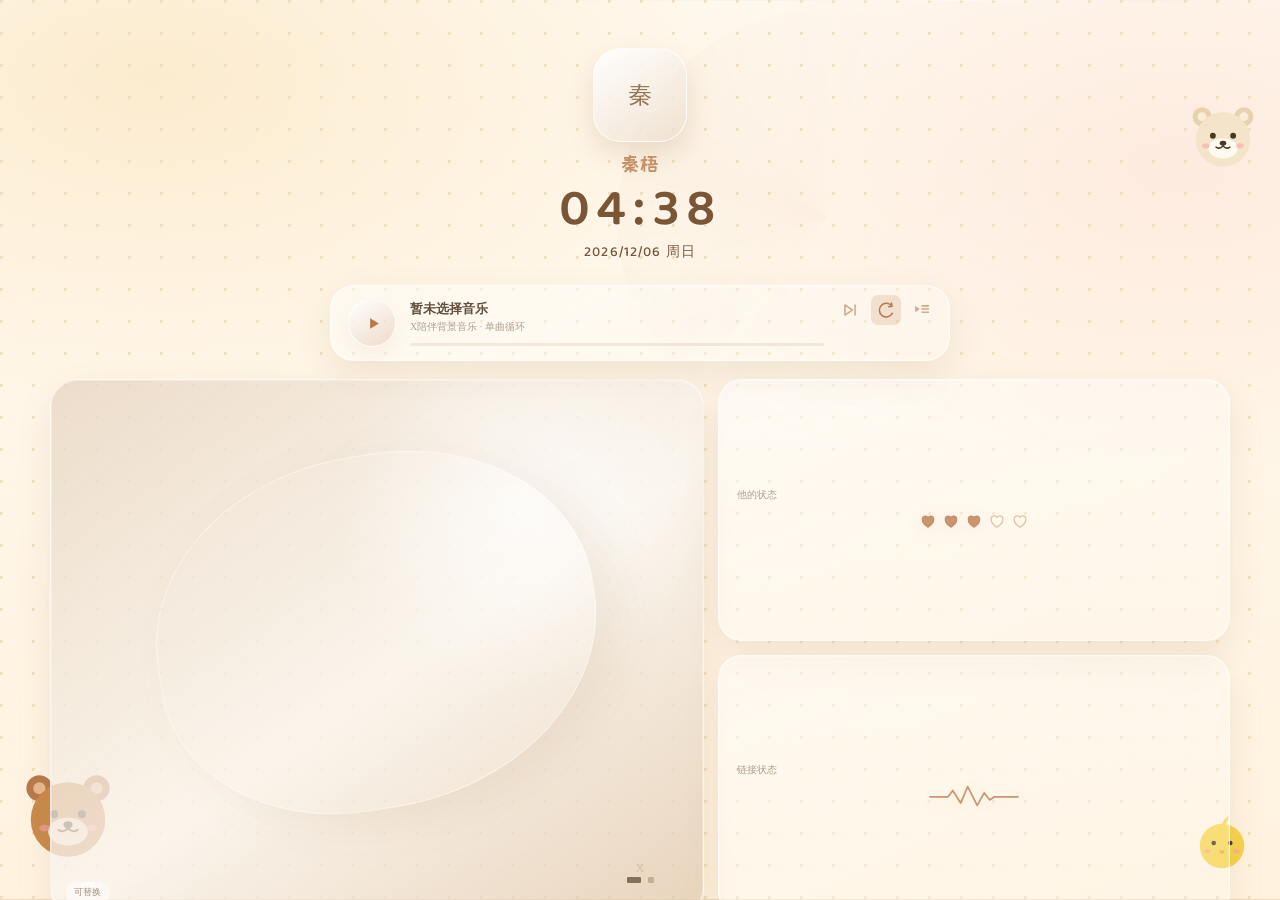
==== commit b69c917f: "fix: 访客云端AI失败时回退本地回复，保证TA能回话" ====
--- a/index.html
+++ b/index.html
@@ -177,7 +177,7 @@
     <script src="./x-world/character-ai/segment-stream-client.js?v=20261030-001746-x103-front-20" defer></script>
     <script src="./x-world/character-ai/segment-stream-renderer.js?v=20261030-001746-x103-front-20" defer></script>
     <script src="./x-world/character-ai/stream-scroll-controller.js?v=20261030-001746-x103-front-20" defer></script>
-    <script src="./x-world/character-ai/character-ai.js?v=20261109-guest-fix-1" defer></script>
+    <script src="./x-world/character-ai/character-ai.js?v=20261109-guest-fix-2" defer></script>
     <script src="./x-world/character-ai/admin-manager.js?v=20261030-001746-x103-front-20" defer></script>
     <script src="./x-world/character-ai/member-memory.js?v=20261109-bear-4" defer></script>
     <script src="./x-world/character-ai/memory-client.js?v=20261030-001746-x103-front-20" defer></script>
@@ -582,7 +582,7 @@
 <script src="./x-world/chat/dating-cards.js?v=20261030-001746-x103-front-20" defer></script>
 <script src="./x-world/chat/dating-card-media.js?v=20261030-001746-x103-front-20" defer></script>
 <script src="./x-world/chat/link-cards.js?v=20261030-001746-x103-front-20" defer></script>
-<script src="./script.js?v=20261109-guest-fix-4" defer></script>
+<script src="./script.js?v=20261109-guest-fix-5" defer></script>
 <script src="./x-world/chat/pinyin-chat-bridge.js?v=20261110-chat-2" defer></script>
 <script src="./x-world/chat/pinyin-sentence-generator.js?v=20261110-gen-1" defer></script>
     <script src="./voice-policy.js?v=20261030-001746-x103-front-20" defer></script>
